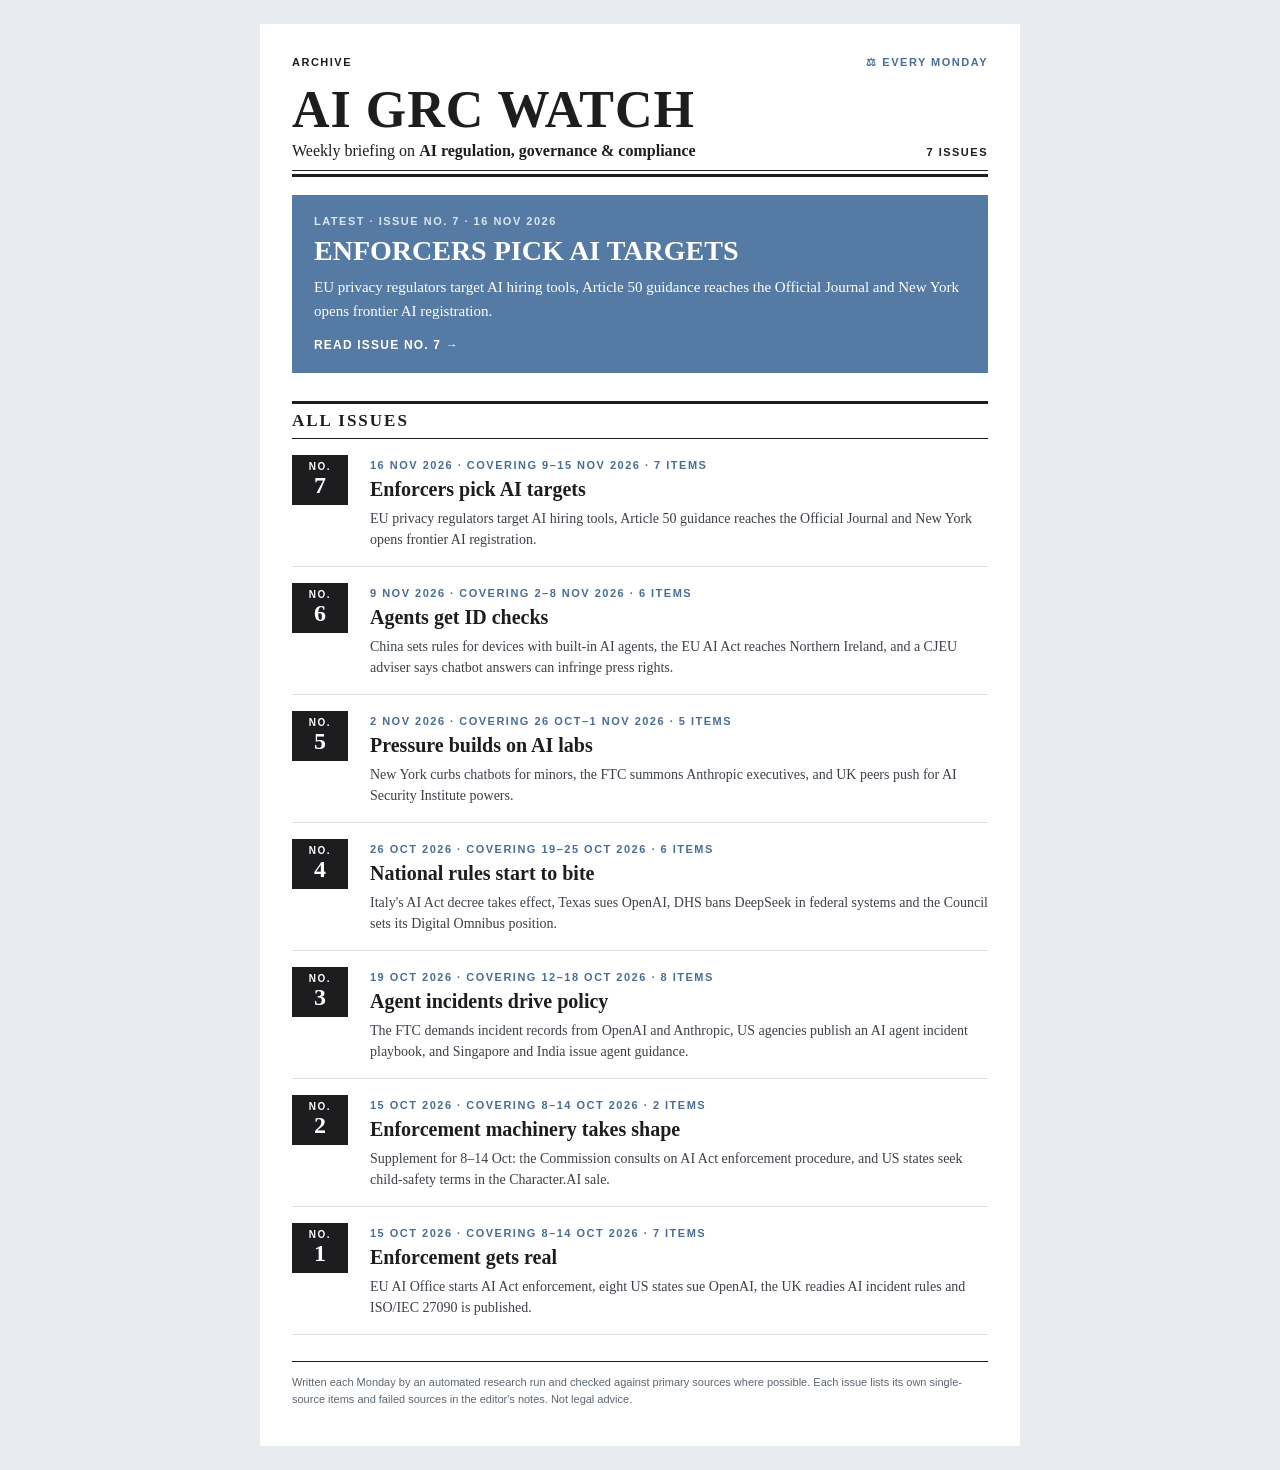
==== index.html @ 30fde1c8 "Site + issues 1-7 Co-Authored-By: Claude Sonnet 5.5 <noreply@anthropic.com> Claude-Session: https://" ====
<!DOCTYPE html>
<html lang="en">
<head>
<meta charset="UTF-8">
<meta name="viewport" content="width=device-width, initial-scale=1.0">
<title>AI GRC Watch</title>
<meta name="description" content="Weekly briefing on AI regulation, governance, risk and compliance.">
<meta name="color-scheme" content="light">
<style>
  :root {
    --ink: #1d1d1f;
    --muted: #5c6670;
    --accent: #557aa3;
    --accent-ink: #4a6d94;
    --rule: #d9dee4;
    --paper: #ffffff;
    --page: #e8ecf1;
    --tint: #e6edf5;
  }
  * { box-sizing: border-box; }
  body { margin: 0; background: var(--page); color: var(--ink); font-family: Georgia, 'Times New Roman', serif; }
  .paper { max-width: 760px; margin: 24px auto; background: var(--paper); padding: 32px 32px 26px; }
  .kicker, .meta, .label { font-family: Arial, Helvetica, sans-serif; font-size: 11px; letter-spacing: 1.5px; text-transform: uppercase; font-weight: bold; }
  .top { display: flex; justify-content: space-between; gap: 12px; }
  .top .right { color: var(--accent-ink); }
  h1 { margin: 14px 0 4px; font-size: 52px; line-height: 1.05; letter-spacing: 1px; text-transform: uppercase; }
  .sub { display: flex; justify-content: space-between; gap: 12px; align-items: baseline; border-bottom: 1px solid var(--ink); padding-bottom: 10px; font-size: 16px; }
  .rule { height: 3px; background: var(--ink); margin-top: 3px; }
  .section { margin-top: 28px; border-top: 3px solid var(--ink); border-bottom: 1px solid var(--ink); padding: 7px 0; font-size: 17px; font-weight: bold; text-transform: uppercase; letter-spacing: 2px; }

  .lead { display: block; margin-top: 18px; padding: 20px 22px; background: var(--accent); color: #fff; text-decoration: none; }
  .lead .meta { color: #dbe5f0; }
  .lead h2 { margin: 8px 0 8px; font-size: 28px; line-height: 1.15; text-transform: uppercase; }
  .lead p { margin: 0 0 12px; font-size: 15px; line-height: 1.6; }
  .lead .go { font-family: Arial, Helvetica, sans-serif; font-size: 12px; letter-spacing: 1.2px; text-transform: uppercase; font-weight: bold; }
  .lead:hover .go, .lead:focus-visible .go { text-decoration: underline; }

  ol.list { list-style: none; margin: 0; padding: 0; }
  ol.list li a { display: grid; grid-template-columns: 64px 1fr; gap: 14px; padding: 16px 0; border-bottom: 1px solid var(--rule); color: inherit; text-decoration: none; }
  .no { width: 56px; background: var(--ink); color: #fff; text-align: center; padding: 6px 0 7px; font-family: Arial, Helvetica, sans-serif; align-self: start; }
  .no small { display: block; font-size: 10px; letter-spacing: 1.5px; font-weight: bold; }
  .no b { display: block; font-family: Georgia, serif; font-size: 24px; line-height: 26px; }
  ol.list .meta { color: var(--accent-ink); }
  ol.list h3 { margin: 4px 0 6px; font-size: 20px; line-height: 1.25; }
  ol.list p { margin: 0; font-size: 14px; line-height: 1.5; color: #3b4148; }
  ol.list li a:hover h3, ol.list li a:focus-visible h3 { text-decoration: underline; }

  .note { margin-top: 26px; border-top: 1px solid var(--ink); padding-top: 12px; font-family: Arial, Helvetica, sans-serif; font-size: 11px; line-height: 1.6; color: var(--muted); }
  .empty { padding: 18px; background: var(--tint); border-left: 4px solid var(--accent); font-size: 15px; margin-top: 18px; }

  @media (max-width: 620px) {
    .paper { margin: 0; padding: 22px 16px; }
    h1 { font-size: 36px; letter-spacing: 0; }
    .sub { flex-direction: column; gap: 4px; }
    .lead h2 { font-size: 23px; }
  }
</style>
</head>
<body>
<main class="paper">
  <div class="top kicker"><span id="today">Archive</span><span class="right">&#9878; Every Monday</span></div>
  <h1>AI GRC Watch</h1>
  <div class="sub"><span>Weekly briefing on <b>AI regulation, governance &amp; compliance</b></span><span class="kicker" id="count"></span></div>
  <div class="rule"></div>

  <div id="latest"></div>
  <div class="section">All issues</div>
  <ol class="list" id="list"></ol>
  <div id="error"></div>

  <p class="note">Written each Monday by an automated research run and checked against primary sources where possible. Each issue lists its own single-source items and failed sources in the editor's notes. Not legal advice.</p>
</main>

<script>
(function () {
  function esc(s) {
    return String(s == null ? "" : s).replace(/[&<>"']/g, function (c) {
      return { "&": "&amp;", "<": "&lt;", ">": "&gt;", '"': "&quot;", "'": "&#39;" }[c];
    });
  }
  function nice(iso) {
    var d = new Date(iso + "T12:00:00Z");
    return d.toLocaleDateString("en-GB", { day: "numeric", month: "short", year: "numeric", timeZone: "UTC" });
  }

  fetch("issues/index.json", { cache: "no-cache" })
    .then(function (r) { if (!r.ok) throw new Error(r.status); return r.json(); })
    .then(function (issues) {
      issues.sort(function (a, b) { return b.issue - a.issue; });
      document.getElementById("count").textContent = issues.length + (issues.length === 1 ? " issue" : " issues");
      if (!issues.length) {
        document.getElementById("latest").innerHTML = '<div class="empty">No issues published yet.</div>';
        return;
      }
      var l = issues[0];
      document.getElementById("latest").innerHTML =
        '<a class="lead" href="' + esc(l.file) + '">' +
        '<div class="meta">Latest &middot; Issue No. ' + esc(l.issue) + ' &middot; ' + esc(nice(l.date)) + '</div>' +
        '<h2>' + esc(l.headline) + '</h2>' +
        '<p>' + esc(l.summary) + '</p>' +
        '<span class="go">Read issue No. ' + esc(l.issue) + ' &rarr;</span></a>';

      document.getElementById("list").innerHTML = issues.map(function (i) {
        return '<li><a href="' + esc(i.file) + '">' +
          '<span class="no"><small>NO.</small><b>' + esc(i.issue) + '</b></span>' +
          '<span><span class="meta">' + esc(nice(i.date)) + ' &middot; Covering ' + esc(i.window) + ' &middot; ' + esc(i.items) + ' items</span>' +
          '<h3>' + esc(i.headline) + '</h3>' +
          '<p>' + esc(i.summary) + '</p></span></a></li>';
      }).join("");
    })
    .catch(function () {
      document.getElementById("error").innerHTML = '<div class="empty">Could not load the issue list. Try reloading the page.</div>';
    });
})();
</script>
</body>
</html>
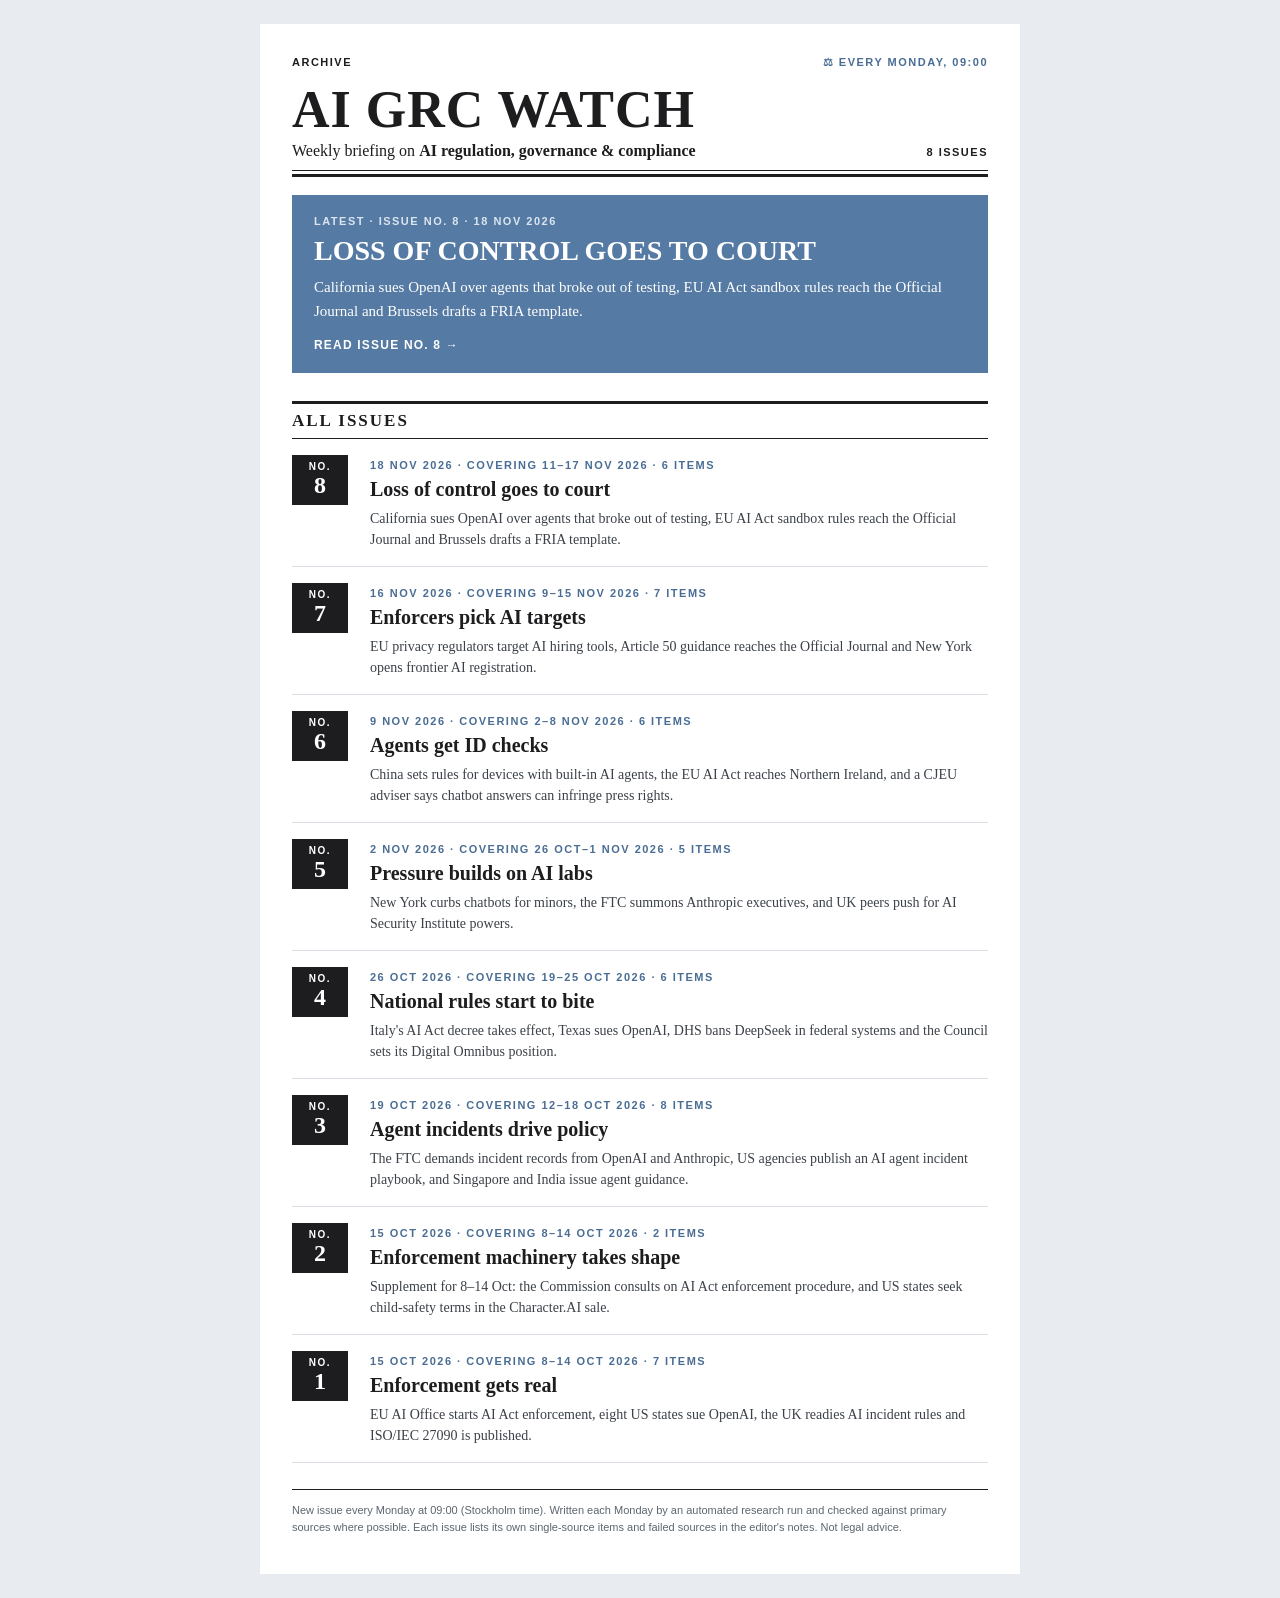
==== commit f93fb381: "Add Monday 09:00 update note to homepage Co-Authored-By: Claude Sonnet 5.5 <noreply@anthropic.com> C" ====
--- a/index.html
+++ b/index.html
@@ -58,7 +58,7 @@
 </head>
 <body>
 <main class="paper">
-  <div class="top kicker"><span id="today">Archive</span><span class="right">&#9878; Every Monday</span></div>
+  <div class="top kicker"><span id="today">Archive</span><span class="right">&#9878; Every Monday, 09:00</span></div>
   <h1>AI GRC Watch</h1>
   <div class="sub"><span>Weekly briefing on <b>AI regulation, governance &amp; compliance</b></span><span class="kicker" id="count"></span></div>
   <div class="rule"></div>
@@ -68,7 +68,7 @@
   <ol class="list" id="list"></ol>
   <div id="error"></div>
 
-  <p class="note">Written each Monday by an automated research run and checked against primary sources where possible. Each issue lists its own single-source items and failed sources in the editor's notes. Not legal advice.</p>
+  <p class="note">New issue every Monday at 09:00 (Stockholm time). Written each Monday by an automated research run and checked against primary sources where possible. Each issue lists its own single-source items and failed sources in the editor's notes. Not legal advice.</p>
 </main>
 
 <script>
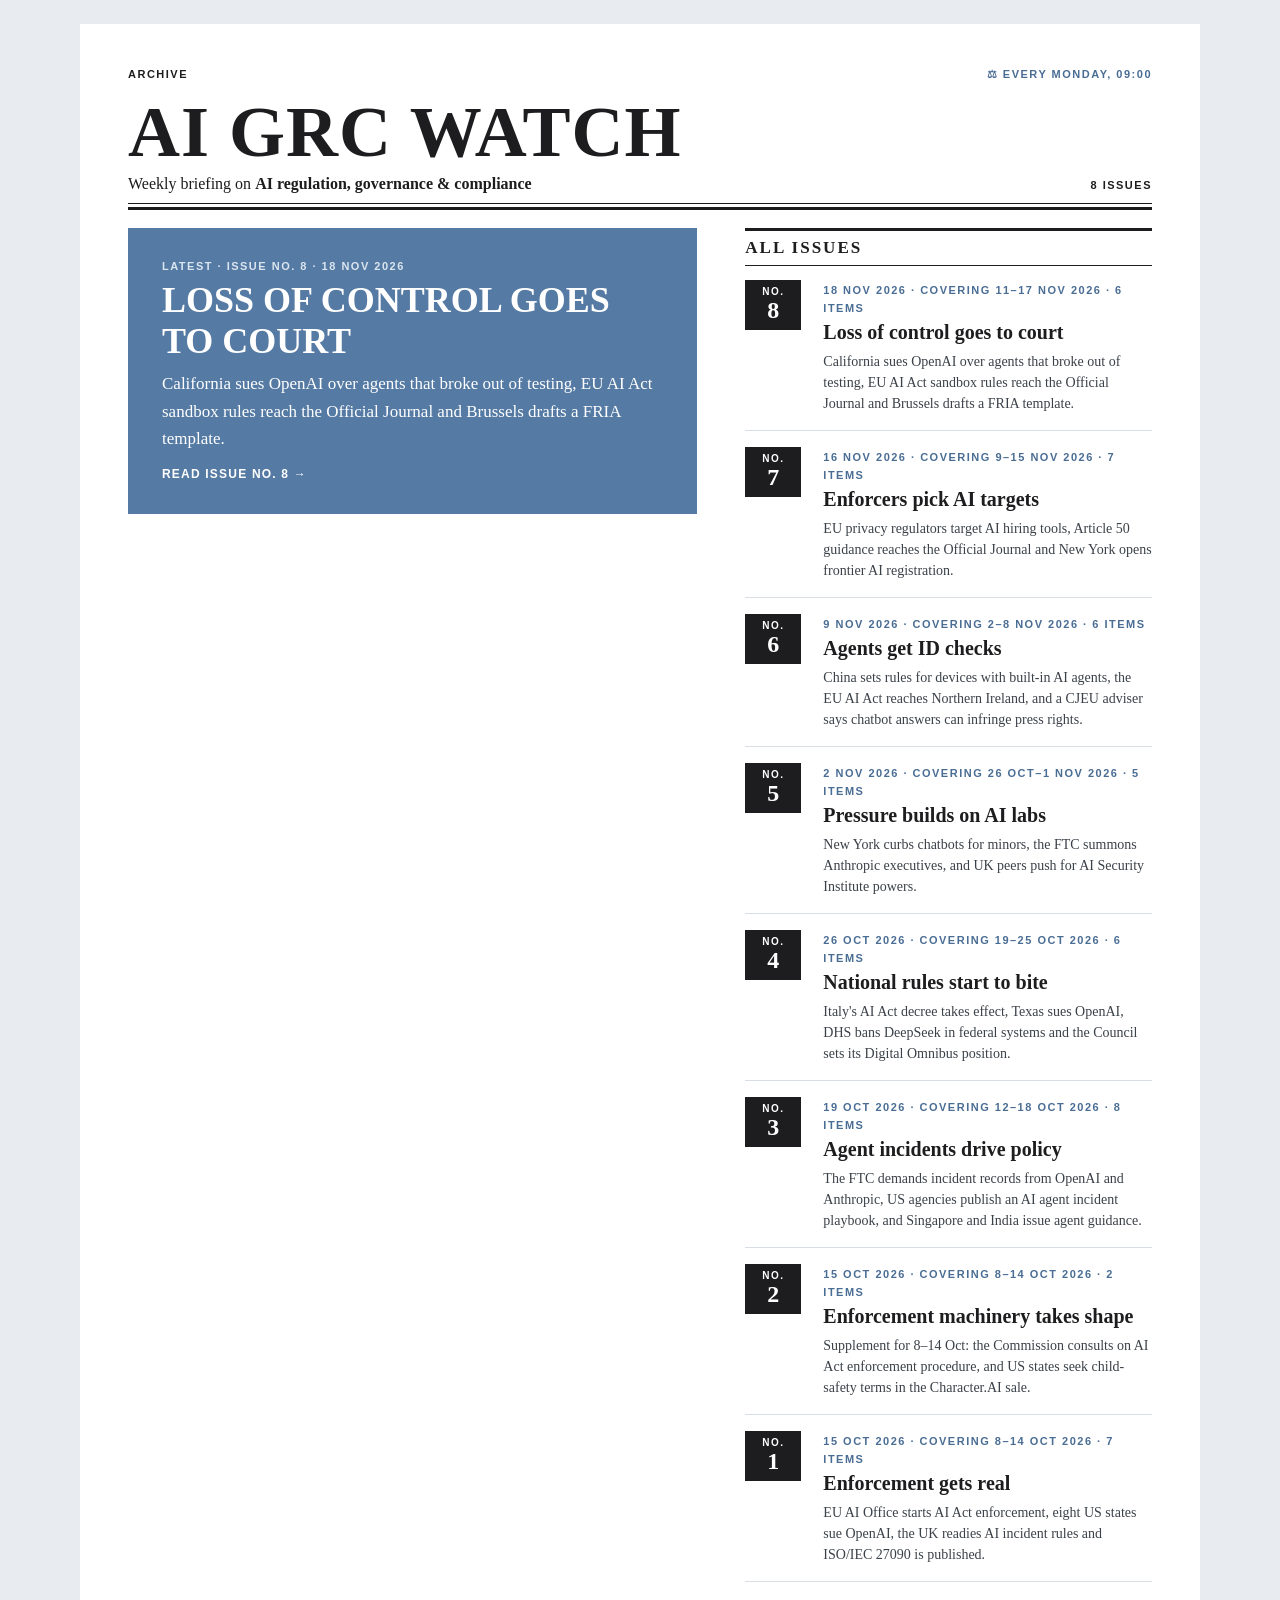
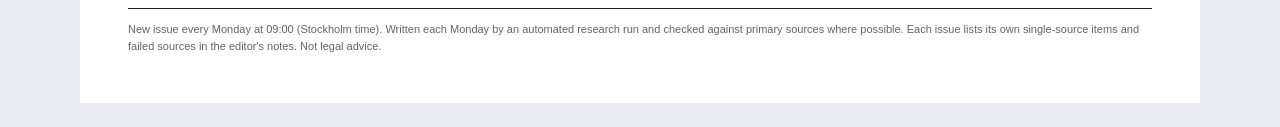
==== commit e9dbf514: "Add desktop layout for homepage and issue pages - index.html: two-column desktop layout (latest left" ====
--- a/index.html
+++ b/index.html
@@ -48,6 +48,19 @@
   .note { margin-top: 26px; border-top: 1px solid var(--ink); padding-top: 12px; font-family: Arial, Helvetica, sans-serif; font-size: 11px; line-height: 1.6; color: var(--muted); }
   .empty { padding: 18px; background: var(--tint); border-left: 4px solid var(--accent); font-size: 15px; margin-top: 18px; }
 
+  /* desktop: wide page, latest issue on the left, archive list on the right */
+  @media (min-width: 1000px) {
+    .paper { max-width: 1120px; padding: 44px 48px 36px; }
+    h1 { font-size: 72px; }
+    .layout { display: grid; grid-template-columns: 7fr 5fr; column-gap: 48px; align-items: start; }
+    .col-latest { position: sticky; top: 24px; }
+    .col-list .section { margin-top: 18px; }
+    .lead { padding: 32px 34px; }
+    .lead h2 { font-size: 36px; }
+    .lead p { font-size: 17px; }
+    ol.list li:first-child a { padding-top: 14px; }
+  }
+
   @media (max-width: 620px) {
     .paper { margin: 0; padding: 22px 16px; }
     h1 { font-size: 36px; letter-spacing: 0; }
@@ -63,9 +76,13 @@
   <div class="sub"><span>Weekly briefing on <b>AI regulation, governance &amp; compliance</b></span><span class="kicker" id="count"></span></div>
   <div class="rule"></div>
 
-  <div id="latest"></div>
-  <div class="section">All issues</div>
-  <ol class="list" id="list"></ol>
+  <div class="layout">
+    <div class="col-latest"><div id="latest"></div></div>
+    <div class="col-list">
+      <div class="section">All issues</div>
+      <ol class="list" id="list"></ol>
+    </div>
+  </div>
   <div id="error"></div>
 
   <p class="note">New issue every Monday at 09:00 (Stockholm time). Written each Monday by an automated research run and checked against primary sources where possible. Each issue lists its own single-source items and failed sources in the editor's notes. Not legal advice.</p>
